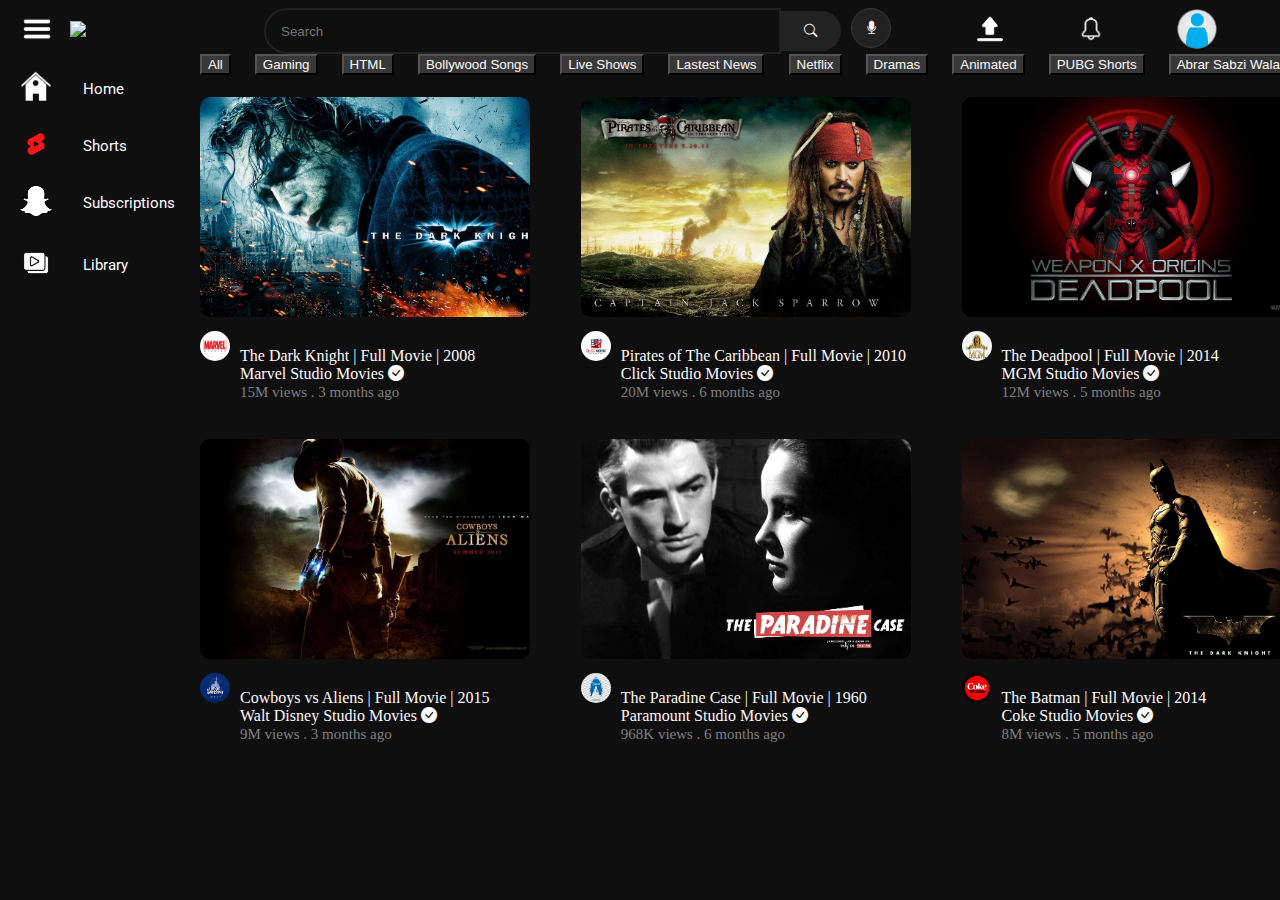
==== index.html @ 8079e87d "updated paths" ====
<!DOCTYPE html>
<html lang="en">
  <head>
    <meta charset="UTF-8" />
    <meta name="viewport" content="width=device-width, initial-scale=1.0" />
    <link
      href="https://cdn.jsdelivr.net/npm/bootstrap@5.3.1/dist/css/bootstrap.min.css"
      rel="stylesheet"
      integrity="sha384-4bw+/aepP/YC94hEpVNVgiZdgIC5+VKNBQNGCHeKRQN+PtmoHDEXuppvnDJzQIu9"
      crossorigin="anonymous"
    />
    <link
      rel="stylesheet"
      href="https://cdn.jsdelivr.net/npm/bootstrap-icons@1.3.0/font/bootstrap-icons.css"
    />
    <link rel="preconnect" href="https://fonts.googleapis.com" />
    <link rel="preconnect" href="https://fonts.gstatic.com" crossorigin />
    <link
      href="https://fonts.googleapis.com/css2?family=Abril+Fatface&family=Cabin+Condensed:wght@700&family=Cinzel:wght@600&family=Jost:wght@700;900&family=Noto+Serif+Yezidi:wght@700&family=Orbitron:wght@900&family=Phudu:wght@700;900&family=Play:wght@700&family=Playfair+Display+SC:wght@900&family=Righteous&family=Roboto+Serif:opsz,wght@8..144,100&family=Roboto:wght@700&family=Russo+One&display=swap"
      rel="stylesheet"
    />
    <link rel="stylesheet" href="../style/style.css" />
    <link
      href="file:///C:/Users/Salman%20Umer/Desktop/projects/YouTube-Test%20Images/code/index-2.html"
    />
    <script
      src="https://cdn.jsdelivr.net/npm/bootstrap@5.3.1/dist/js/bootstrap.bundle.min.js"
      integrity="sha384-HwwvtgBNo3bZJJLYd8oVXjrBZt8cqVSpeBNS5n7C8IVInixGAoxmnlMuBnhbgrkm"
      crossorigin="anonymous"
    ></script>
    <title>YouTube-Test</title>
    <link rel="icon" href="../images/you.png" type="image/x-icon" />
  </head>
  <body style="height: 100%; width: 100%; background-color: #0f0f0f">
    <div id="mainNavDiv">
      <div id="mainLogoNavIconDiv">
        <div id="navIconDiv">
          <img id="navStyle" src="../images/Nav.png" />
        </div>
        <div id="logoDiv">
          <img id="logoStyle" src="../images/logo.png" />
        </div>
      </div>

      <div id="inputDiv">
        <input
          id="inputStyle"
          type="text"
          placeholder="Search"
          style="padding-left: 15px"
          aria-label="Search"
        />
        <button id="searchButtonStyle">
          <i class="bi bi-search"></i>
        </button>
        <div id="voiceIconDiv">
          <button id="voiceIconStyle">
            <i class="bi bi-mic-fill"></i>
          </button>
        </div>
      </div>
      <div id="navRightIconsDiv">
        <div class="navIconsDivStyle">
          <img class="rightIconsStyle1" src="../images/Up.png" />
        </div>
        <div class="navIconsDivStyle">
          <img class="rightIconsStyle1" src="../images/Bell.png" />
        </div>
        <div class="navIconsDivStyle">
          <img id="rightIconStyle2" src="../images/Sign.png" />
        </div>
      </div>
    </div>
    <div id="mainListIconDiv">
      <div id="listIconsDiv">
        <div class="listIconsDivStyle">
          <div class="listImageDiv">
            <img class="listImageStyle" src="../images/Home.png" />
          </div>
          <div class="listTextDivStyle">Home</div>
        </div>
        <br />
        <div class="listIconsDivStyle">
          <div class="listImageDiv">
            <img class="listImageStyle" src="../images/Shorts.png" />
          </div>
          <div class="listTextDivStyle">Shorts</div>
        </div>
        <br />
        <div class="listIconsDivStyle">
          <div class="listImageDiv">
            <img class="listImageStyle" src="../images/Subs.png" />
          </div>
          <div class="listTextDivStyle">Subscriptions</div>
        </div>
        <br />
        <div class="listIconsDivStyle">
          <div class="listImageDiv">
            <img class="listImageStyle" src="../images/Library.png" />
          </div>
          <div class="listTextDivStyle">Library</div>
        </div>
        <br />
      </div>
      <div id="multipleButtonsDiv">
        <div id="multipleButtonsDivStyle">
          <div>
            <button type="button" class="btn buttonsTextStyle">All</button>
          </div>
          <div>
            <button type="button" class="btn buttonsTextStyle">Gaming</button>
          </div>
          <div>
            <button type="button" class="btn buttonsTextStyle">HTML</button>
          </div>
          <div>
            <button type="button" class="btn buttonsTextStyle">
              Bollywood Songs
            </button>
          </div>
          <div>
            <button type="button" class="btn buttonsTextStyle">
              Live Shows
            </button>
          </div>
          <div>
            <button type="button" class="btn buttonsTextStyle">
              Lastest News
            </button>
          </div>
          <div>
            <button type="button" class="btn buttonsTextStyle">Netflix</button>
          </div>
          <div>
            <button type="button" class="btn buttonsTextStyle">Dramas</button>
          </div>
          <div>
            <button type="button" class="btn buttonsTextStyle">Animated</button>
          </div>
          <div>
            <button type="button" class="btn buttonsTextStyle">
              PUBG Shorts
            </button>
          </div>
          <div>
            <button type="button" class="btn buttonsTextStyle">
              Abrar Sabzi Wala
            </button>
          </div>
        </div>
        <div class="videoDivStyle">
          <div class="videoThumbnailDiv">
            <div>
              <img class="videoDivImageStyle" src="../images/Joker.jpg" />
            </div>
            <div class="smallLogoDiv">
              <div class="smallLogoDivStyle">
                <img class="logoImageStyle" src="../images/marvel 3.jpg" />
              </div>
              <div style="margin-top: 10px; margin-left: 10px">
                <a class="videoTextStyle" href="../code/index-2.html">
                  <p>
                    The Dark Knight | Full Movie | 2008 <br />Marvel Studio
                    Movies
                    <i class="bi bi-check-circle-fill"></i>
                    <br />
                    <span style="font-size: 15px; color: gray"
                      >15M views . 3 months ago</span
                    >
                  </p>
                </a>
              </div>
            </div>
          </div>
          <div class="videoThumbnailDiv">
            <div>
              <img class="videoDivImageStyle" src="../images/Pirates.jpg" />
            </div>
            <div class="smallLogoDiv">
              <div class="smallLogoDivStyle">
                <img class="logoImageStyle" src="../images/Click.jpg" />
              </div>
              <div class="videoTextDiv">
                <a class="videoTextStyle" href="">
                  <p>
                    Pirates of The Caribbean | Full Movie | 2010 <br />Click
                    Studio Movies
                    <i class="bi bi-check-circle-fill"></i>
                    <br />
                    <span style="font-size: 15px; color: gray"
                      >20M views . 6 months ago</span
                    >
                  </p></a
                >
              </div>
            </div>
          </div>
          <div class="videoThumbnailDiv">
            <div>
              <img class="videoDivImageStyle" src="../images/Deadpool.jpg" />
            </div>
            <div class="smallLogoDiv">
              <div class="smallLogoDivStyle">
                <img class="logoImageStyle" src="../images/mgm.png" />
              </div>
              <div class="videoTextDiv">
                <a class="videoTextStyle" href="">
                  <p>
                    The Deadpool | Full Movie | 2014
                    <br />
                    MGM Studio Movies
                    <i class="bi bi-check-circle-fill"></i>
                    <br />
                    <span style="font-size: 15px; color: gray"
                      >12M views . 5 months ago</span
                    >
                  </p></a
                >
              </div>
            </div>
          </div>
        </div>
        <div class="videoDivStyle">
          <div class="videoThumbnailDiv">
            <div>
              <img class="videoDivImageStyle" src="../images/Boys.jpg" />
            </div>
            <div class="smallLogoDiv">
              <div class="smallLogoDivStyle">
                <img class="logoImageStyle" src="../images/Walt.jpeg" />
              </div>
              <div class="videoTextDiv">
                <a class="videoTextStyle" href="">
                  <p>
                    Cowboys vs Aliens | Full Movie | 2015 <br />Walt Disney
                    Studio Movies
                    <i class="bi bi-check-circle-fill"></i>
                    <br />
                    <span style="font-size: 15px; color: gray"
                      >9M views . 3 months ago</span
                    >
                  </p></a
                >
              </div>
            </div>
          </div>
          <div class="videoThumbnailDiv">
            <div>
              <img class="videoDivImageStyle" src="../images/case.jpg" />
            </div>
            <div class="smallLogoDiv">
              <div class="smallLogoDivStyle">
                <img class="logoImageStyle" src="../images/para.jpg" />
              </div>
              <div class="videoTextDiv">
                <a class="videoTextStyle" href="">
                  <p>
                    The Paradine Case | Full Movie | 1960 <br />Paramount Studio
                    Movies
                    <i class="bi bi-check-circle-fill"></i>
                    <br />
                    <span style="font-size: 15px; color: gray"
                      >968K views . 6 months ago</span
                    >
                  </p></a
                >
              </div>
            </div>
          </div>
          <div class="videoThumbnailDiv">
            <div>
              <img class="videoDivImageStyle" src="../images/bat.jpg" />
            </div>
            <div class="smallLogoDiv">
              <div class="smallLogoDivStyle">
                <img class="logoImageStyle" src="../images/coke.jpg" />
              </div>
              <div class="videoTextDiv">
                <a class="videoTextStyle" href="">
                  <p>
                    The Batman | Full Movie | 2014
                    <br />
                    Coke Studio Movies
                    <i class="bi bi-check-circle-fill"></i>
                    <br />
                    <span style="font-size: 15px; color: gray"
                      >8M views . 5 months ago</span
                    >
                  </p></a
                >
              </div>
            </div>
          </div>
        </div>
      </div>
    </div>
  </body>
</html>
---- style/style.css ----
#mainNavDiv{
    background-color: #0f0f0f; width: 100%; display: flex
}
#mainLogoNavIconDiv{
    display: flex; align-items: center; width: 20%;
}
#navIconDiv{
    width: 20%; padding-left: 14px
}
#logoDiv{
    width: 80%
}
#navStyle{
    width: 30px
}
#logoStyle{
    width: 150px
}
#inputDiv{
    width: 50%; align-self: center; display: flex
}
#inputStyle{
    width: 600px;
    height: 40px;
    background-color: #0f0f0f;
    border-right: none;
    border-top-left-radius: 30px;
    border-bottom-left-radius: 30px;
    border: 2px solid #222222;
    color: snow;
}
#searchButtonStyle{
    width: 70px;
    height: 40px;
    border-top-right-radius: 30px;
    border-bottom-right-radius: 30px;
    background-color: #222222;
    color:snow;
    align-self: center;
    border: 2px solid #222222;
}

#voiceIconDiv{
    width: 10%; padding-left: 10px
}
#voiceIconStyle{
    background-color: #222222;
    color: snow;
    border-radius: 100px;
    border: 1px solid #383838;
    width: 40px;
    height: 40px;
}
#navRightIconsDiv{
    width: 30%;
    align-self: center;
    justify-content: space-evenly;
    display: flex;
}
.navIconDivStyle{
    width: 10%
}
.rightIconsStyle1{
    width: 30px;
    padding-top: 5px;
}
#rightIconStyle2{
    width: 40px; border-radius: 30px; height: 40px
}

#mainListIconDiv{width: 100%; display: flex}

#listIconsDiv{
    width: 15%;
    background-color: #0f0f0f;
    display: flex;
    flex-direction: column;
    padding-top: 1%;
}
.listIconsDivStyle{
    width: 100%;
    display: flex;
    align-items: center;
    padding-left: 4%;
}
.listImageDiv{
    width: 35%
}
.listImageStyle{
    width: 40px
}
.listTextDivStyle{
    width: 35%;
    padding-right: 5%;
    color: snow;
    font-family: 'Roboto', sans-serif;
    font-size: 15px;
}
#multipleButtonsDiv{
    width: 85%
}
#multipleButtonsDivStyle{ width: 100%;
    justify-content: space-between;
    display: flex;
    background-color: #0f0f0f;}
.buttonsTextStyle{
    color: snow; background-color: #383838
}
.videoDivStyle{
    width: 100%;
    padding-top: 2%;
    background-color: #0f0f0f;
    display: flex;
    justify-content: space-between;
}
.videoDivImageStyle{
    width: 330px; border-radius: 10px
}
.smallLogoDiv{
    display: flex
}
.smallLogoDivStyle{
    margin-top: 10px
}
.logoImageStyle{
    width: 30px; height: 30px; border-radius: 30px
}
.videoTextDiv{
    margin-top: 10px; margin-left: 10px
}
.videoTextStyle{
    text-decoration: none; color: snow
}
.videoThumbnailDiv{
    background-color: #0f0f0f; width: 30%
}
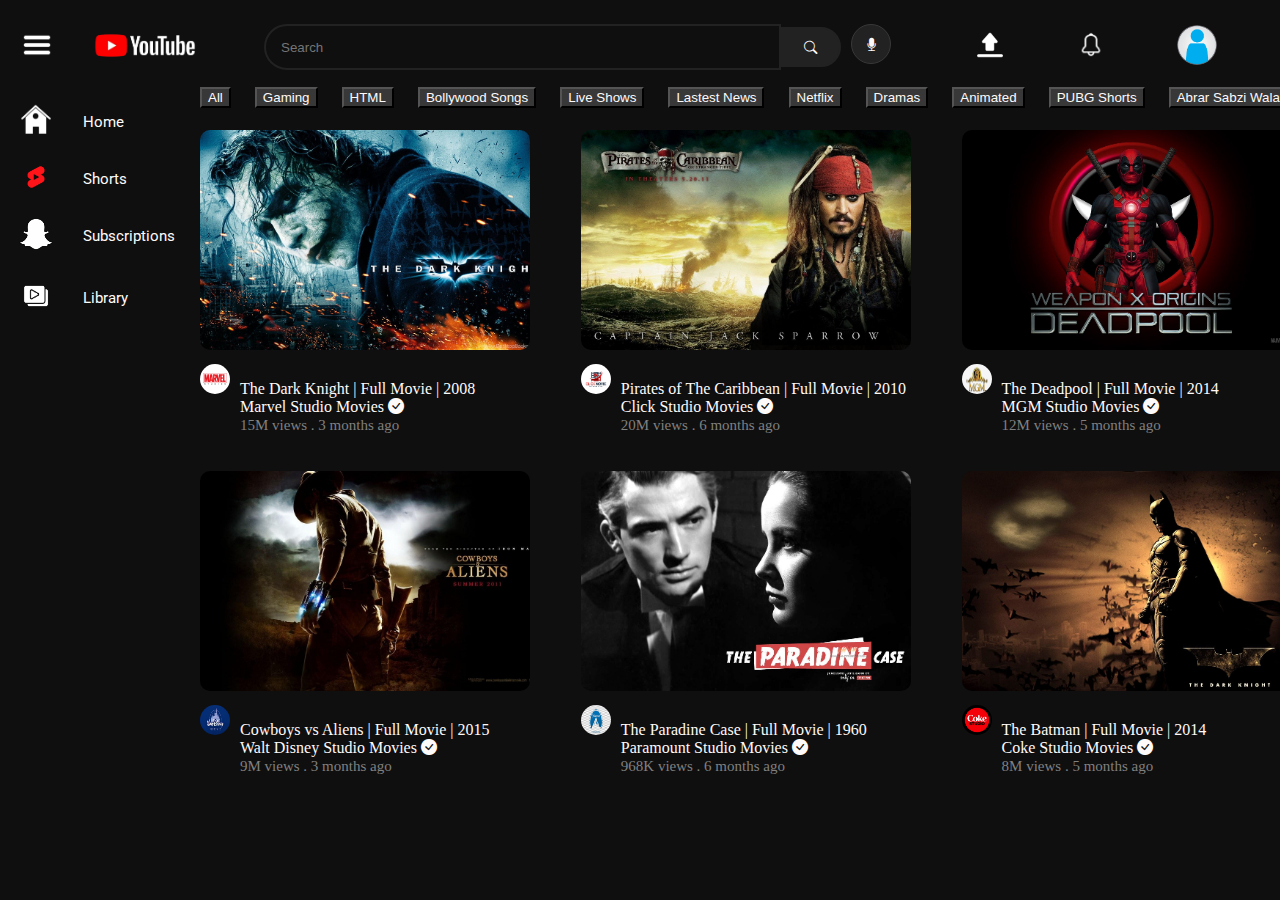
==== commit 8a93b6ac: "fixed logo path" ====
--- a/index.html
+++ b/index.html
@@ -19,26 +19,24 @@
       href="https://fonts.googleapis.com/css2?family=Abril+Fatface&family=Cabin+Condensed:wght@700&family=Cinzel:wght@600&family=Jost:wght@700;900&family=Noto+Serif+Yezidi:wght@700&family=Orbitron:wght@900&family=Phudu:wght@700;900&family=Play:wght@700&family=Playfair+Display+SC:wght@900&family=Righteous&family=Roboto+Serif:opsz,wght@8..144,100&family=Roboto:wght@700&family=Russo+One&display=swap"
       rel="stylesheet"
     />
-    <link rel="stylesheet" href="../style/style.css" />
-    <link
-      href="file:///C:/Users/Salman%20Umer/Desktop/projects/YouTube-Test%20Images/code/index-2.html"
-    />
+    <link rel="stylesheet" href="./style/style.css" />
+    <link href="./code/youtubeDetail.html" />
     <script
       src="https://cdn.jsdelivr.net/npm/bootstrap@5.3.1/dist/js/bootstrap.bundle.min.js"
       integrity="sha384-HwwvtgBNo3bZJJLYd8oVXjrBZt8cqVSpeBNS5n7C8IVInixGAoxmnlMuBnhbgrkm"
       crossorigin="anonymous"
     ></script>
     <title>YouTube-Test</title>
-    <link rel="icon" href="../images/you.png" type="image/x-icon" />
+    <link rel="icon" href="./images/you.png" type="image/x-icon" />
   </head>
   <body style="height: 100%; width: 100%; background-color: #0f0f0f">
     <div id="mainNavDiv">
       <div id="mainLogoNavIconDiv">
         <div id="navIconDiv">
-          <img id="navStyle" src="../images/Nav.png" />
+          <img id="navStyle" src="./images/Nav.png" />
         </div>
         <div id="logoDiv">
-          <img id="logoStyle" src="../images/logo.png" />
+          <img id="logoStyle" src="./images/Logo.png" />
         </div>
       </div>
 
@@ -61,13 +59,13 @@
       </div>
       <div id="navRightIconsDiv">
         <div class="navIconsDivStyle">
-          <img class="rightIconsStyle1" src="../images/Up.png" />
+          <img class="rightIconsStyle1" src="./images/Up.png" />
         </div>
         <div class="navIconsDivStyle">
-          <img class="rightIconsStyle1" src="../images/Bell.png" />
+          <img class="rightIconsStyle1" src="./images/Bell.png" />
         </div>
         <div class="navIconsDivStyle">
-          <img id="rightIconStyle2" src="../images/Sign.png" />
+          <img id="rightIconStyle2" src="./images/Sign.png" />
         </div>
       </div>
     </div>
@@ -75,28 +73,28 @@
       <div id="listIconsDiv">
         <div class="listIconsDivStyle">
           <div class="listImageDiv">
-            <img class="listImageStyle" src="../images/Home.png" />
+            <img class="listImageStyle" src="./images/Home.png" />
           </div>
           <div class="listTextDivStyle">Home</div>
         </div>
         <br />
         <div class="listIconsDivStyle">
           <div class="listImageDiv">
-            <img class="listImageStyle" src="../images/Shorts.png" />
+            <img class="listImageStyle" src="./images/Shorts.png" />
           </div>
           <div class="listTextDivStyle">Shorts</div>
         </div>
         <br />
         <div class="listIconsDivStyle">
           <div class="listImageDiv">
-            <img class="listImageStyle" src="../images/Subs.png" />
+            <img class="listImageStyle" src="./images/Subs.png" />
           </div>
           <div class="listTextDivStyle">Subscriptions</div>
         </div>
         <br />
         <div class="listIconsDivStyle">
           <div class="listImageDiv">
-            <img class="listImageStyle" src="../images/Library.png" />
+            <img class="listImageStyle" src="./images/Library.png" />
           </div>
           <div class="listTextDivStyle">Library</div>
         </div>
@@ -151,14 +149,14 @@
         <div class="videoDivStyle">
           <div class="videoThumbnailDiv">
             <div>
-              <img class="videoDivImageStyle" src="../images/Joker.jpg" />
-            </div>
-            <div class="smallLogoDiv">
-              <div class="smallLogoDivStyle">
-                <img class="logoImageStyle" src="../images/marvel 3.jpg" />
+              <img class="videoDivImageStyle" src="./images/Joker.jpg" />
+            </div>
+            <div class="smallLogoDiv">
+              <div class="smallLogoDivStyle">
+                <img class="logoImageStyle" src="./images/marvel 3.jpg" />
               </div>
               <div style="margin-top: 10px; margin-left: 10px">
-                <a class="videoTextStyle" href="../code/index-2.html">
+                <a class="videoTextStyle" href="./code/index-2.html">
                   <p>
                     The Dark Knight | Full Movie | 2008 <br />Marvel Studio
                     Movies
@@ -174,11 +172,11 @@
           </div>
           <div class="videoThumbnailDiv">
             <div>
-              <img class="videoDivImageStyle" src="../images/Pirates.jpg" />
-            </div>
-            <div class="smallLogoDiv">
-              <div class="smallLogoDivStyle">
-                <img class="logoImageStyle" src="../images/Click.jpg" />
+              <img class="videoDivImageStyle" src="./images/Pirates.jpg" />
+            </div>
+            <div class="smallLogoDiv">
+              <div class="smallLogoDivStyle">
+                <img class="logoImageStyle" src="./images/Click.jpg" />
               </div>
               <div class="videoTextDiv">
                 <a class="videoTextStyle" href="">
@@ -197,11 +195,11 @@
           </div>
           <div class="videoThumbnailDiv">
             <div>
-              <img class="videoDivImageStyle" src="../images/Deadpool.jpg" />
-            </div>
-            <div class="smallLogoDiv">
-              <div class="smallLogoDivStyle">
-                <img class="logoImageStyle" src="../images/mgm.png" />
+              <img class="videoDivImageStyle" src="./images/Deadpool.jpg" />
+            </div>
+            <div class="smallLogoDiv">
+              <div class="smallLogoDivStyle">
+                <img class="logoImageStyle" src="./images/mgm.png" />
               </div>
               <div class="videoTextDiv">
                 <a class="videoTextStyle" href="">
@@ -223,11 +221,11 @@
         <div class="videoDivStyle">
           <div class="videoThumbnailDiv">
             <div>
-              <img class="videoDivImageStyle" src="../images/Boys.jpg" />
-            </div>
-            <div class="smallLogoDiv">
-              <div class="smallLogoDivStyle">
-                <img class="logoImageStyle" src="../images/Walt.jpeg" />
+              <img class="videoDivImageStyle" src="./images/Boys.jpg" />
+            </div>
+            <div class="smallLogoDiv">
+              <div class="smallLogoDivStyle">
+                <img class="logoImageStyle" src="./images/Walt.jpeg" />
               </div>
               <div class="videoTextDiv">
                 <a class="videoTextStyle" href="">
@@ -246,11 +244,11 @@
           </div>
           <div class="videoThumbnailDiv">
             <div>
-              <img class="videoDivImageStyle" src="../images/case.jpg" />
-            </div>
-            <div class="smallLogoDiv">
-              <div class="smallLogoDivStyle">
-                <img class="logoImageStyle" src="../images/para.jpg" />
+              <img class="videoDivImageStyle" src="./images/case.jpg" />
+            </div>
+            <div class="smallLogoDiv">
+              <div class="smallLogoDivStyle">
+                <img class="logoImageStyle" src="./images/para.jpg" />
               </div>
               <div class="videoTextDiv">
                 <a class="videoTextStyle" href="">
@@ -269,11 +267,11 @@
           </div>
           <div class="videoThumbnailDiv">
             <div>
-              <img class="videoDivImageStyle" src="../images/bat.jpg" />
-            </div>
-            <div class="smallLogoDiv">
-              <div class="smallLogoDivStyle">
-                <img class="logoImageStyle" src="../images/coke.jpg" />
+              <img class="videoDivImageStyle" src="./images/bat.jpg" />
+            </div>
+            <div class="smallLogoDiv">
+              <div class="smallLogoDivStyle">
+                <img class="logoImageStyle" src="./images/coke.jpg" />
               </div>
               <div class="videoTextDiv">
                 <a class="videoTextStyle" href="">
